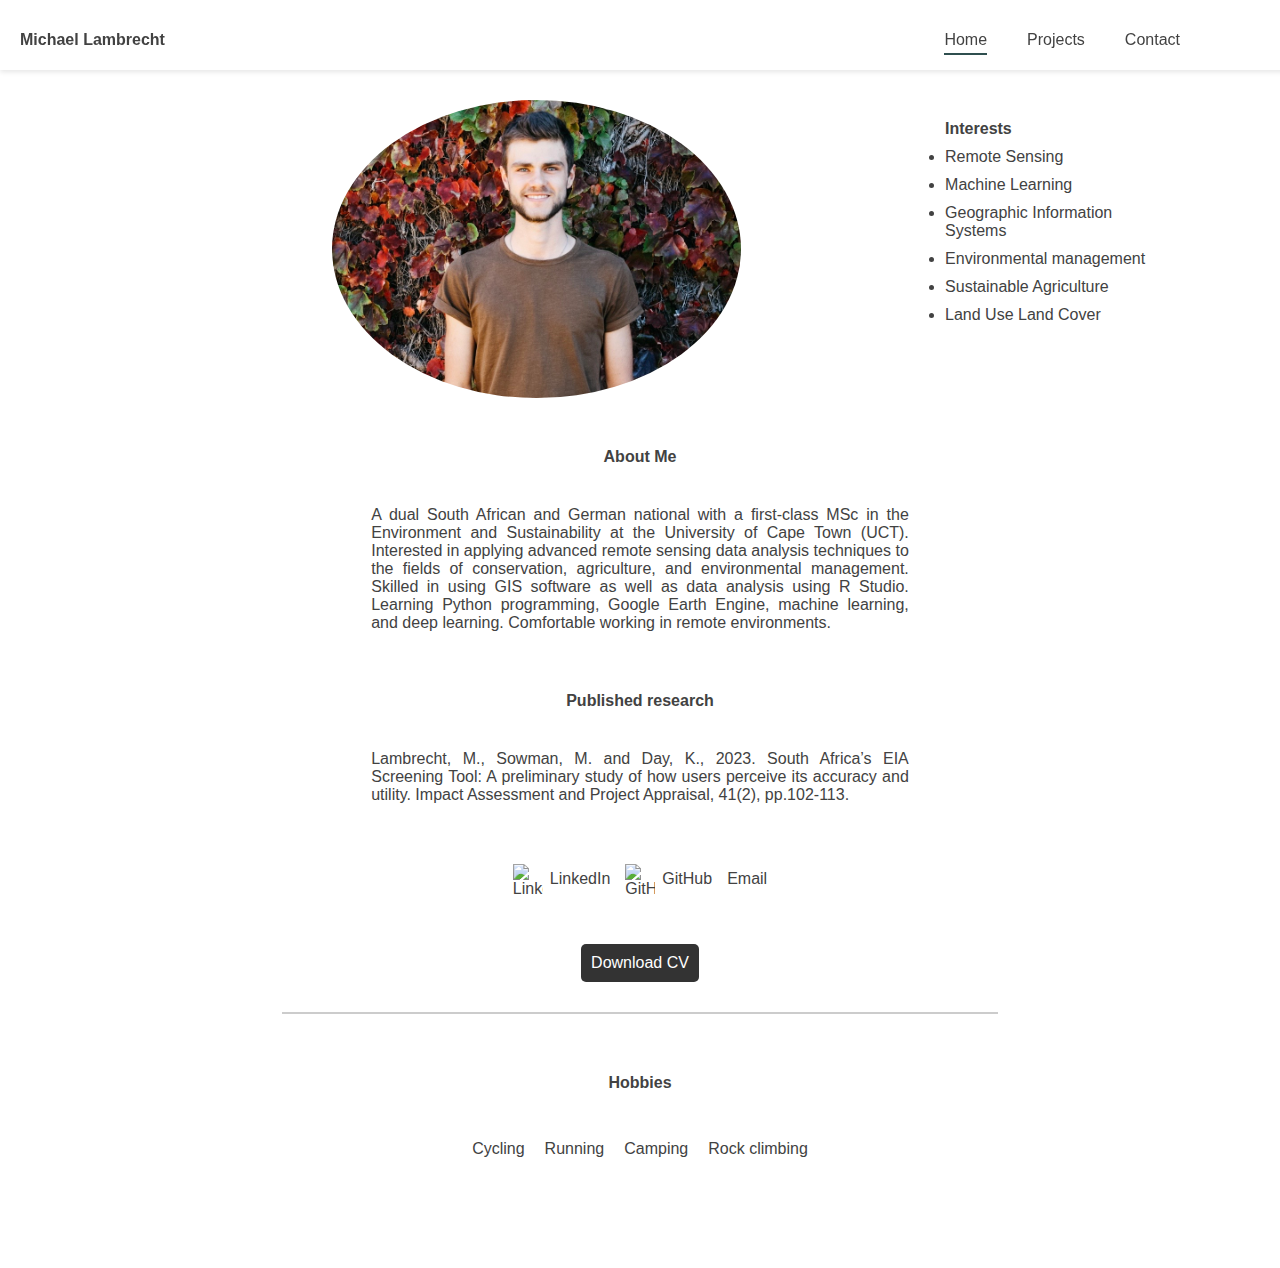
==== docs/index.html @ 73095f91 "Update index.html" ====
<!DOCTYPE html>
<html lang="en">

<head>
    <meta http-equiv="X-UA-Compatible" content="IE=edge">
    <meta name="viewport" content="width=device-width, initial-scale=1.0">
    <meta charset="utf-8">
    <title>Michael Lambrecht</title>
    <link rel="stylesheet" href="style.css">
    <link rel="stylesheet" href="https://cdnjs.cloudflare.com/ajax/libs/font-awesome/6.5.1/css/all.min.css" integrity="sha512-DTOQO9RWCH3ppGqcWaEA1BIZOC6xxalwEsw9c2QQeAIftl+Vegovlnee1c9QX4TctnWMn13TZye+giMm8e2LwA==" crossorigin="anonymous" referrerpolicy="no-referrer" />
    <link rel="icon" type="image/png" sizes="32x32" href="icons_32.png">

</head>

<body>

    <!-- Header -->
<header>
    <h1><a class="HTMLRef" href="index.html">Michael Lambrecht</a></h1>
    <ul class="nav-links">
        <li class="CurPage"><a class="HTMLRef" href="index.html">Home</a></li>
        <li class="OtherPage"><a class="HTMLRef" href="projects.html">Projects</a></li>
        <li class="OtherPage"><a class="HTMLRef" href="contact.html">Contact</a></li>
    </ul>
</header>



<!-- Profile Picture and Interests -->
<div style="margin-top: 100px; display: flex;" class="profile-container">
    <div>
        <!-- Profile Picture -->
        <img class="profile-pic" src="profile_picture.JPEG" alt="Your Profile Picture">
    </div>
    <div class="interests" style="">
        <!-- Interests Section -->
        <h2 style="margin-bottom: 10px; ">Interests</h2>
        <ul style="list-style-type: disc;">
            <li>Remote Sensing</li>
            <li>Machine Learning</li>
            <li>Geographic Information Systems</li>
            <li>Environmental management</li>
            <li>Sustainable Agriculture</li>
            <li>Land Use Land Cover</li>
        </ul>
    </div>
</div>


    <!-- Description of Myself -->
    <div class="about-me">
        <h2>About Me</h2>
        <p>
            A dual South African and German national with a first-class MSc in the Environment and Sustainability at the University of Cape Town (UCT). Interested in applying advanced remote sensing data analysis techniques to the fields of conservation, agriculture, and environmental management. Skilled in using GIS software as well as data analysis using R Studio. Learning Python programming, Google Earth Engine, machine learning, and deep learning. Comfortable working in remote environments.
        </p>


        <h2 style="margin-top: 60px;">Published research</h2>
        <p>Lambrecht, M., Sowman, M. and Day, K., 2023. South Africa’s EIA Screening Tool: A preliminary study of how users perceive its accuracy and utility. Impact Assessment and Project Appraisal, 41(2), pp.102-113.</p>

        <!-- Contact Details -->

            <div class="contact-details">
                <!-- LinkedIn -->
                <div class="contact-item">
                    <a href="https://www.linkedin.com/in/michaellambrecht2" target="_blank">
                        <img src="https://upload.wikimedia.org/wikipedia/commons/thumb/c/ca/LinkedIn_logo_initials.png/768px-LinkedIn_logo_initials.png" alt="LinkedIn Logo">
                    </a>LinkedIn
                </div>

                <!-- GitHub -->
                <div class="contact-item">
                    <a href="https://github.com/MikeyLamb" target="_blank">
                        <img src="https://github.githubassets.com/images/modules/logos_page/GitHub-Mark.png" alt="GitHub Logo">
                        
                    </a>GitHub
                </div>

                <!-- Email -->
                <div class="contact-item">
                    <a href="mailto:mslambrecht@gmail.com">
                        <i class="fa fa-envelope"></i>
                        Email
                    </a>
                </div>
            </div>
    <!-- CV Attachment -->
    <a id="cv-link" href="CV.pdf" style="margin-bottom: 10px; margin-top: 50px;" download>Download CV</a>
            <!-- Line -->
            
            <div class="line"></div>


<h2 style="margin-top: 60px; margin-bottom: 20px; text-align: center;">Hobbies</h2>
<div style="display: flex; flex-wrap: wrap; justify-content: center; max-width: 400px; margin: 0 auto;">
    <div style="margin: 10px; text-align: center;">
        <i class="fas fa-bicycle"></i><br>Cycling
    </div>
    <div style="margin: 10px; text-align: center;">
        <i class="fas fa-running"></i><br>Running
    </div>
    <div style="margin: 10px; text-align: center;">
        <i class="fas fa-campground"></i><br>Camping
    </div>
    <div style="margin: 10px; text-align: center;">
        <i class="fa-solid fa-mountain"></i><br>Rock climbing
    </div>
</div>






            </div>

    <!-- Line -->
    <div style="margin-bottom: 100px;"></div>

    

</body>

</html>
---- docs/style.css ----
* {
  margin: 0;
  padding: 0;
  font-family: "Gotham", Arial, sans-serif;
  color: #424242;
  font-size: 16px;
  letter-spacing: normal;
}


a:link    {text-decoration: none;}
a:visited {text-decoration: none;}
a:hover   {text-decoration: none;}
.nav-links li:hover  { text-decoration: none;border-bottom-style: solid ;
  border-color: darkslategray; border-bottom-width: 2px;}
a:active  {text-decoration: none;}



.nav-links {
    display: flex;
    list-style: none;
    margin: 0;
    padding: 100px;
}

.CurPage {
    font-size: 2rem;
    border-color: darkslategray;
    font-weight: 500;
    display: inline-block;
    position: relative;
    border-bottom-style: solid;
    border-bottom-width: 2px;
    margin-right:20px;
    margin-left: 20px;
}


.OtherPage {
    font-size: 2rem;
    font-weight: 500;
    display: inline-block;
    position: relative;
    margin-right:20px;
    margin-left: 20px;
}


body {
    font-family: Arial, sans-serif;
    text-align: center;
    box-sizing: border-box;
}

header {
    height: 70px;
    position: fixed;
    top: 0;
    left: 0;
    right: 0;
    display: flex;
    justify-content: space-between;
    align-items: center;
    width: 100%;
    background-color: white;
    color: #333;
    padding: 0 20px;
    box-shadow: 0 2px 5px rgba(0, 0, 0, 0.1);
    margin: 0;
    z-index: 1000;
}

header h1 {
    margin: 0;
    font-size:30px
}


p {
    width: 60%;
    text-align: justify;
    margin: 0 auto;
    margin-top: 40px;
}

img {
    max-width: 100%;
    height: auto;
    display: block;
    margin: 0 auto;
}

.profile-container {
    display: flex;
    justify-content: space-between;
    max-width: 80%;
    margin: 0 auto;
}

.profile-pic {
    max-width: 50%;
    height: auto;
    border-radius: 60%;
}

.euro-tour {
    max-width: 50%;
    height: auto;
}

.euro-tour-container {
   margin-bottom: 60px;
}

.interests {
    text-align: left;
    margin-top: 20px;
    max-width: 40%;
}

.interests ul {
    list-style-type: none;
    padding: 0;
}

.interests li {
    margin-bottom: 10px;
}

.about-me {
    text-align: center;
    max-width: 70%;
    margin: 0 auto;
    margin-top: 50px;
}

.line {
    width: 80%;
    margin: 20px auto;
    border-bottom: 2px solid #ccc;
}

#cv-link {
    display: inline-block;
    margin: 20px 0 40px;
    padding: 10px;
    background-color: #333;
    color: white;
    text-decoration: none;
    border-radius: 5px;
}


.contact-details {
        display: flex;
        gap: 15px; /* Adjust the gap to your preference */
        justify-content: center;
        margin-top: 60px;
    }

    .contact-item {
        display: flex;
        align-items: center;
    }

    .contact-item img {
        margin-right: 7px;
        width: 30px;
        height: 30px;
    }
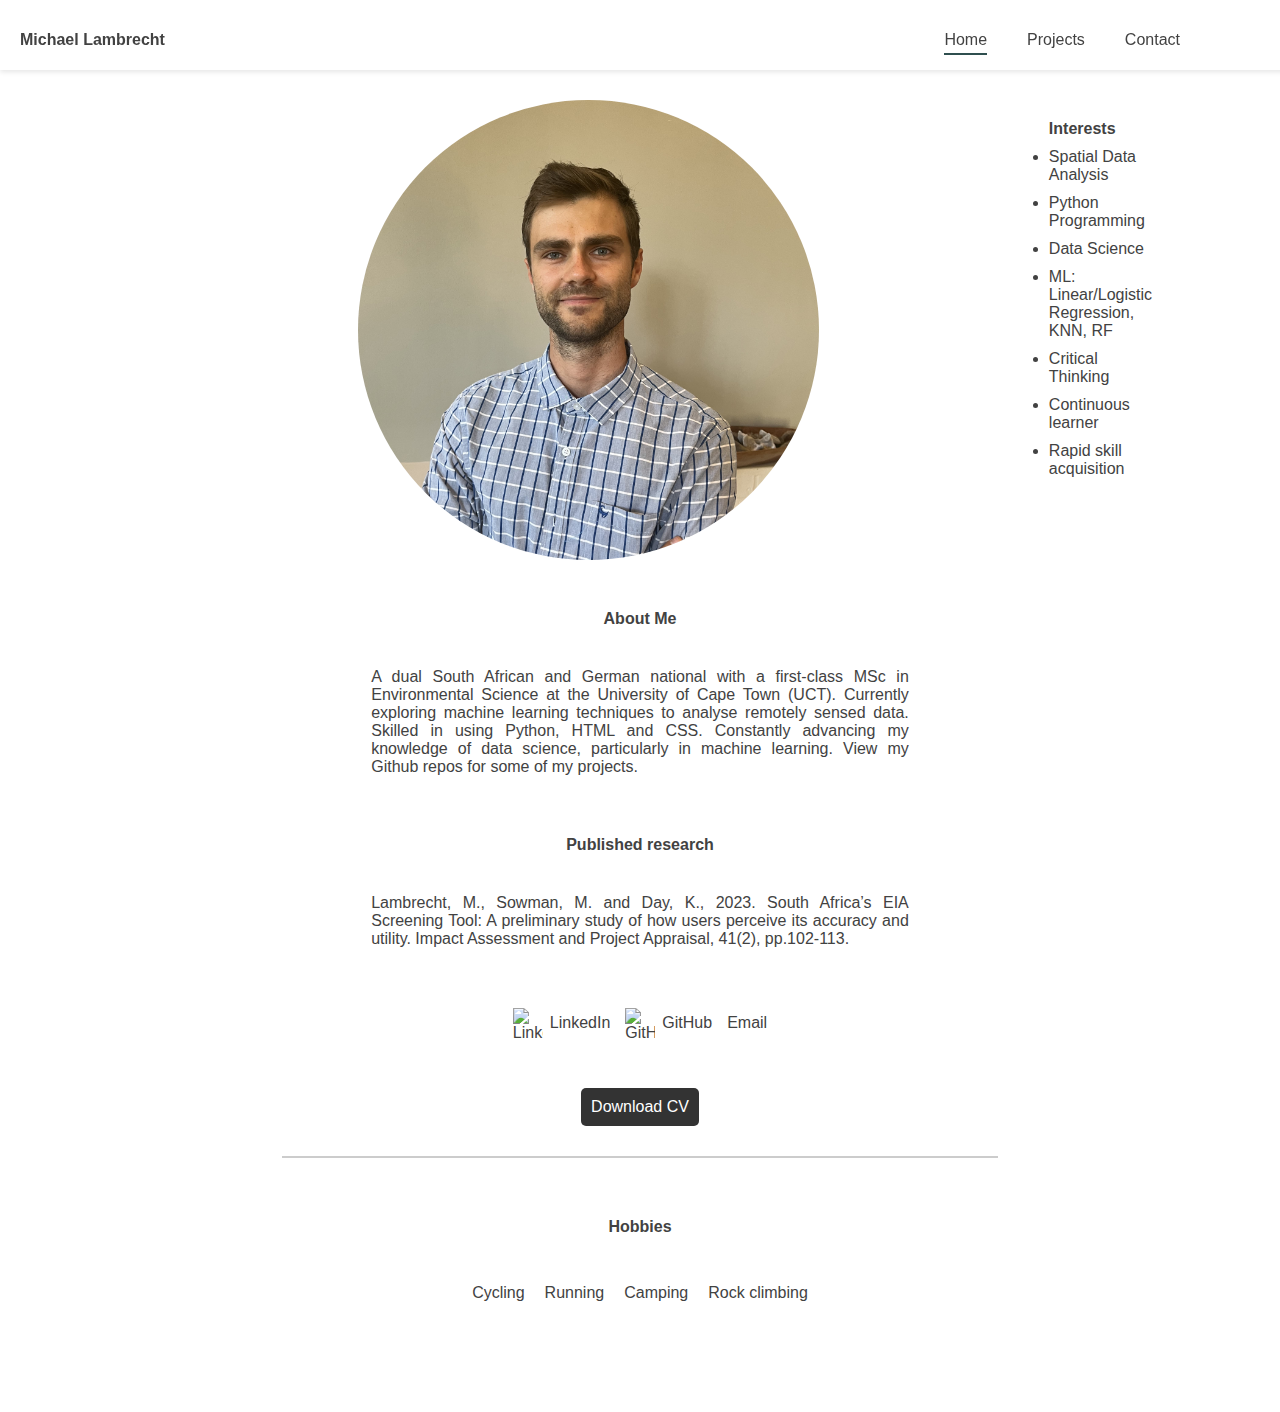
==== commit fc6287e6: "Update html files" ====
--- a/docs/index.html
+++ b/docs/index.html
@@ -30,18 +30,19 @@
 <div style="margin-top: 100px; display: flex;" class="profile-container">
     <div>
         <!-- Profile Picture -->
-        <img class="profile-pic" src="profile_picture.JPEG" alt="Your Profile Picture">
+        <img class="profile-pic" src="profile_pic.jpg" alt="My Profile Picture">
     </div>
     <div class="interests" style="">
         <!-- Interests Section -->
         <h2 style="margin-bottom: 10px; ">Interests</h2>
         <ul style="list-style-type: disc;">
-            <li>Remote Sensing</li>
-            <li>Machine Learning</li>
-            <li>Geographic Information Systems</li>
-            <li>Environmental management</li>
-            <li>Sustainable Agriculture</li>
-            <li>Land Use Land Cover</li>
+            <li>Spatial Data Analysis</li>
+            <li>Python Programming</li>
+            <li>Data Science</li>
+            <li>ML: Linear/Logistic Regression, KNN, RF</li>
+            <li>Critical Thinking</li>
+            <li>Continuous learner</li>
+            <li>Rapid skill acquisition</li>
         </ul>
     </div>
 </div>
@@ -51,7 +52,10 @@
     <div class="about-me">
         <h2>About Me</h2>
         <p>
-            A dual South African and German national with a first-class MSc in the Environment and Sustainability at the University of Cape Town (UCT). Interested in applying advanced remote sensing data analysis techniques to the fields of conservation, agriculture, and environmental management. Skilled in using GIS software as well as data analysis using R Studio. Learning Python programming, Google Earth Engine, machine learning, and deep learning. Comfortable working in remote environments.
+            A dual South African and German national with a first-class MSc in Environmental Science at the 
+            University of Cape Town (UCT). Currently exploring machine learning techniques to analyse remotely sensed data. 
+            Skilled in using Python, HTML and CSS. Constantly advancing my knowledge of data science, particularly in machine learning. 
+            View my Github repos for some of my projects.
         </p>
 
 
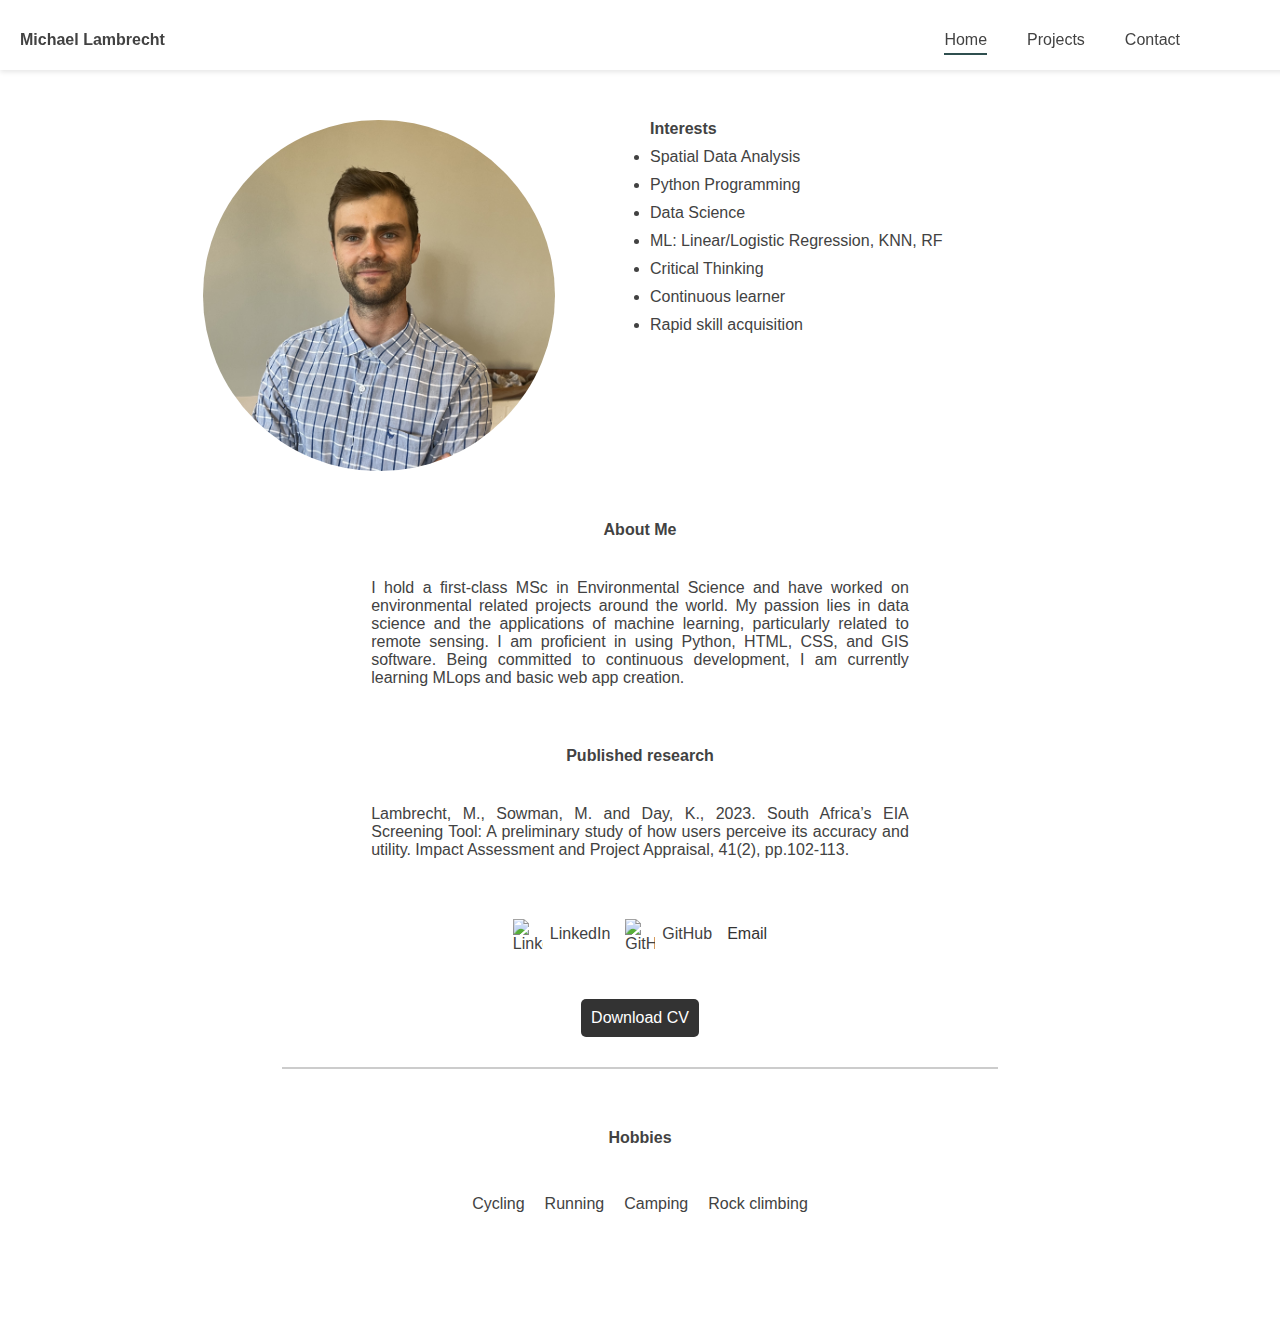
==== commit 61654c87: "Update styles" ====
--- a/docs/index.html
+++ b/docs/index.html
@@ -24,18 +24,18 @@
     </ul>
 </header>
 
-
+<div style="margin-bottom: 100px;"></div>
 
 <!-- Profile Picture and Interests -->
-<div style="margin-top: 100px; display: flex;" class="profile-container">
-    <div>
+<div class="profile-container">
+    <div class="profile-pic-container">
         <!-- Profile Picture -->
         <img class="profile-pic" src="profile_pic.jpg" alt="My Profile Picture">
     </div>
-    <div class="interests" style="">
+    <div class="text-container">
         <!-- Interests Section -->
-        <h2 style="margin-bottom: 10px; ">Interests</h2>
-        <ul style="list-style-type: disc;">
+        <h2 style="margin-bottom: 10px;">Interests</h2>
+        <ul style="list-style-type: disc; margin: 0; padding: 0;">
             <li>Spatial Data Analysis</li>
             <li>Python Programming</li>
             <li>Data Science</li>
@@ -48,15 +48,16 @@
 </div>
 
 
+
     <!-- Description of Myself -->
     <div class="about-me">
         <h2>About Me</h2>
         <p>
-            A dual South African and German national with a first-class MSc in Environmental Science at the 
-            University of Cape Town (UCT). Currently exploring machine learning techniques to analyse remotely sensed data. 
-            Skilled in using Python, HTML and CSS. Constantly advancing my knowledge of data science, particularly in machine learning. 
-            View my Github repos for some of my projects.
-        </p>
+            I hold a first-class MSc in Environmental Science and have worked on environmental related
+            projects around the world. My passion lies in data science and the applications of machine
+            learning, particularly related to remote sensing. I am proficient in using Python, HTML, CSS,
+            and GIS software. Being committed to continuous development, I am currently learning
+            MLops and basic web app creation.
 
 
         <h2 style="margin-top: 60px;">Published research</h2>
--- a/docs/style.css
+++ b/docs/style.css
@@ -91,18 +91,6 @@
     margin: 0 auto;
 }
 
-.profile-container {
-    display: flex;
-    justify-content: space-between;
-    max-width: 80%;
-    margin: 0 auto;
-}
-
-.profile-pic {
-    max-width: 50%;
-    height: auto;
-    border-radius: 60%;
-}
 
 .euro-tour {
     max-width: 50%;
@@ -113,20 +101,6 @@
    margin-bottom: 60px;
 }
 
-.interests {
-    text-align: left;
-    margin-top: 20px;
-    max-width: 40%;
-}
-
-.interests ul {
-    list-style-type: none;
-    padding: 0;
-}
-
-.interests li {
-    margin-bottom: 10px;
-}
 
 .about-me {
     text-align: center;
@@ -151,21 +125,72 @@
     border-radius: 5px;
 }
 
+.container-div{
+    padding: 20px; /* Add padding inside the box */
+    background-color: #ffffff; /* Background color of the box */
+    border-radius: 15px; /* Curved edges */
+    box-shadow: 0 4px 8px rgba(0, 0, 0, 0.1); /* Slight shadow */
+    display: flex;
+
+}
 
 .contact-details {
-        display: flex;
-        gap: 15px; /* Adjust the gap to your preference */
-        justify-content: center;
-        margin-top: 60px;
-    }
+    display: flex;
+    gap: 15px;
+    justify-content: center;
+    margin-top: 60px;
+}
 
-    .contact-item {
-        display: flex;
-        align-items: center;
-    }
+.contact-item {
+    display: flex;
+    align-items: center;
+}
 
-    .contact-item img {
-        margin-right: 7px;
-        width: 30px;
-        height: 30px;
-    }+.contact-item a {
+    text-decoration: none;
+    color: #333;
+}
+.contact-item img {
+    margin-right: 7px;
+    width: 30px;
+    height: 30px;
+}
+
+.profile-container {
+    display: flex;
+    max-width: 80%;
+    margin: 0 auto;
+}
+
+.profile-pic-container {
+    flex: 1; /* Take up 1 part of the available space */
+    text-align: center; /* Center the content horizontally */
+}
+
+.profile-pic {
+    max-width: 70%; /* Adjust as needed */
+    height: auto;
+    border-radius: 60%;
+    margin-top: 20px; /* Add margin for spacing */
+}
+
+.text-container {
+    flex: 1; /* Take up 1 part of the available space */
+    text-align: left;
+    margin-top: 20px; /* Add margin for spacing */
+    padding-left: 20px; /* Add padding for spacing between image and text */
+}
+
+.text-container h2 {
+    margin-bottom: 10px;
+}
+
+.text-container ul {
+    list-style-type: disc;
+    padding: 0;
+    margin: 0;
+}
+
+.text-container li {
+    margin-bottom: 10px;
+}
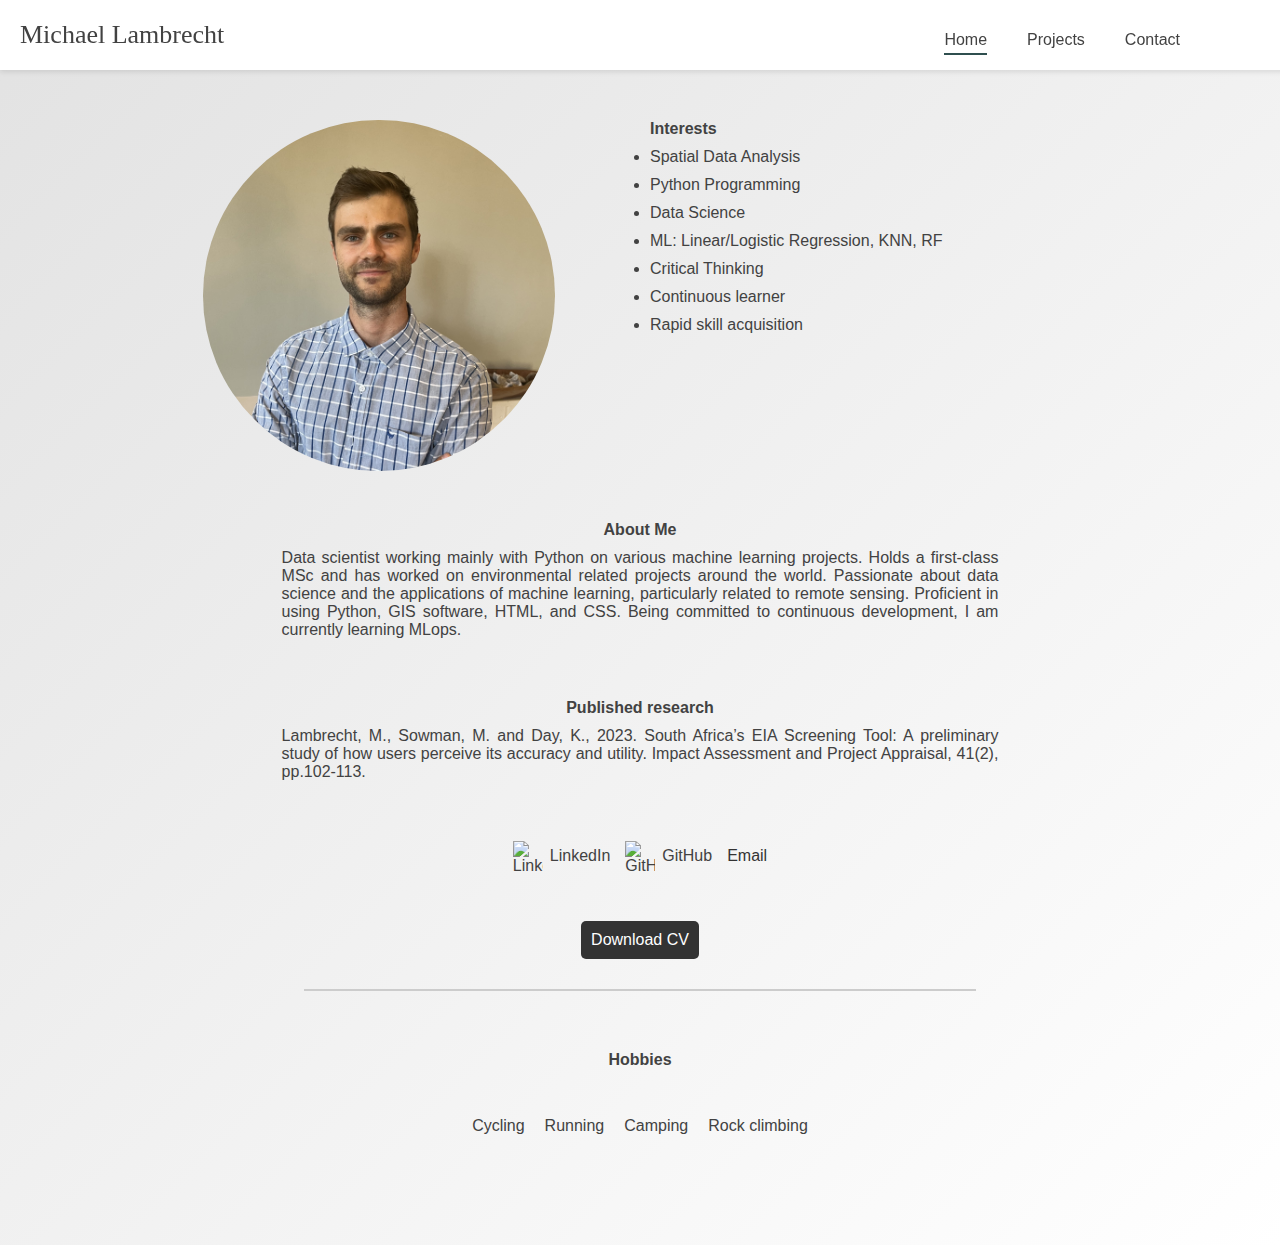
==== commit bc0d5b68: "Update personal website" ====
--- a/docs/index.html
+++ b/docs/index.html
@@ -8,29 +8,30 @@
     <title>Michael Lambrecht</title>
     <link rel="stylesheet" href="style.css">
     <link rel="stylesheet" href="https://cdnjs.cloudflare.com/ajax/libs/font-awesome/6.5.1/css/all.min.css" integrity="sha512-DTOQO9RWCH3ppGqcWaEA1BIZOC6xxalwEsw9c2QQeAIftl+Vegovlnee1c9QX4TctnWMn13TZye+giMm8e2LwA==" crossorigin="anonymous" referrerpolicy="no-referrer" />
-    <link rel="icon" type="image/png" sizes="32x32" href="icons_32.png">
+    <link rel="icon" type="image/png" sizes="32x32" href="images/icons_32.png">
 
 </head>
 
 <body>
 
     <!-- Header -->
-<header>
-    <h1><a class="HTMLRef" href="index.html">Michael Lambrecht</a></h1>
-    <ul class="nav-links">
-        <li class="CurPage"><a class="HTMLRef" href="index.html">Home</a></li>
+    <header>
+        <a style="font-size: 26px; font-family: cursive;" href="index.html">Michael Lambrecht</a>
+        <ul class="nav-links">
+        <li class="CurPage">  <a class="HTMLRef" href="index.html">Home</a></li>
         <li class="OtherPage"><a class="HTMLRef" href="projects.html">Projects</a></li>
         <li class="OtherPage"><a class="HTMLRef" href="contact.html">Contact</a></li>
-    </ul>
-</header>
+        </ul>
+    </header>
 
 <div style="margin-bottom: 100px;"></div>
+
 
 <!-- Profile Picture and Interests -->
 <div class="profile-container">
     <div class="profile-pic-container">
         <!-- Profile Picture -->
-        <img class="profile-pic" src="profile_pic.jpg" alt="My Profile Picture">
+        <img class="profile-pic" src="images/profile_pic.jpg" alt="My Profile Picture">
     </div>
     <div class="text-container">
         <!-- Interests Section -->
@@ -48,19 +49,18 @@
 </div>
 
 
-
     <!-- Description of Myself -->
-    <div class="about-me">
-        <h2>About Me</h2>
+    <div  class="about-me">
+        <h2 style="margin-bottom: 10px;">About Me</h2>
         <p>
-            I hold a first-class MSc in Environmental Science and have worked on environmental related
-            projects around the world. My passion lies in data science and the applications of machine
-            learning, particularly related to remote sensing. I am proficient in using Python, HTML, CSS,
-            and GIS software. Being committed to continuous development, I am currently learning
-            MLops and basic web app creation.
+            Data scientist working mainly with Python on various machine learning projects. 
+            Holds a first-class MSc and has worked on environmental related projects around the world. 
+            Passionate about data science and the applications of machine learning, particularly related 
+            to remote sensing. Proficient in using Python, GIS software, HTML, and CSS. Being committed 
+            to continuous development, I am currently learning MLops.
 
 
-        <h2 style="margin-top: 60px;">Published research</h2>
+        <h2 style="margin-top: 60px; margin-bottom: 10px;">Published research</h2>
         <p>Lambrecht, M., Sowman, M. and Day, K., 2023. South Africa’s EIA Screening Tool: A preliminary study of how users perceive its accuracy and utility. Impact Assessment and Project Appraisal, 41(2), pp.102-113.</p>
 
         <!-- Contact Details -->
@@ -90,7 +90,7 @@
                 </div>
             </div>
     <!-- CV Attachment -->
-    <a id="cv-link" href="CV.pdf" style="margin-bottom: 10px; margin-top: 50px;" download>Download CV</a>
+    <a id="cv-link" href="Michael's CV.pdf" style="margin-bottom: 10px; margin-top: 50px;" download>Download CV</a>
             <!-- Line -->
             
             <div class="line"></div>
--- a/docs/style.css
+++ b/docs/style.css
@@ -71,17 +71,30 @@
     z-index: 1000;
 }
 
-header h1 {
-    margin: 0;
-    font-size:30px
-}
-
+h1 {
+    margin: 0;
+    font-size:25px;
+    margin-bottom: 30px;
+}
+
+
+.project-block {
+    display: inline-block;
+    border: 2px solid #646262;
+    width: 75%;
+    margin: 10x auto 0;
+    border-radius: 10px;
+    box-shadow: 0 0 10px rgba(0, 0, 0, 1);
+    padding: 20px;
+    text-align: center;
+    background: #ffffff;
+}
 
 p {
-    width: 60%;
+    width: 80%;
     text-align: justify;
     margin: 0 auto;
-    margin-top: 40px;
+    margin-top: 0px;
 }
 
 img {
@@ -109,8 +122,13 @@
     margin-top: 50px;
 }
 
+body {
+    background: linear-gradient(to left top, #ffffff, rgb(226, 226, 226)); 
+    background-color: #ffffff;
+}
+
 .line {
-    width: 80%;
+    width: 75%;
     margin: 20px auto;
     border-bottom: 2px solid #ccc;
 }
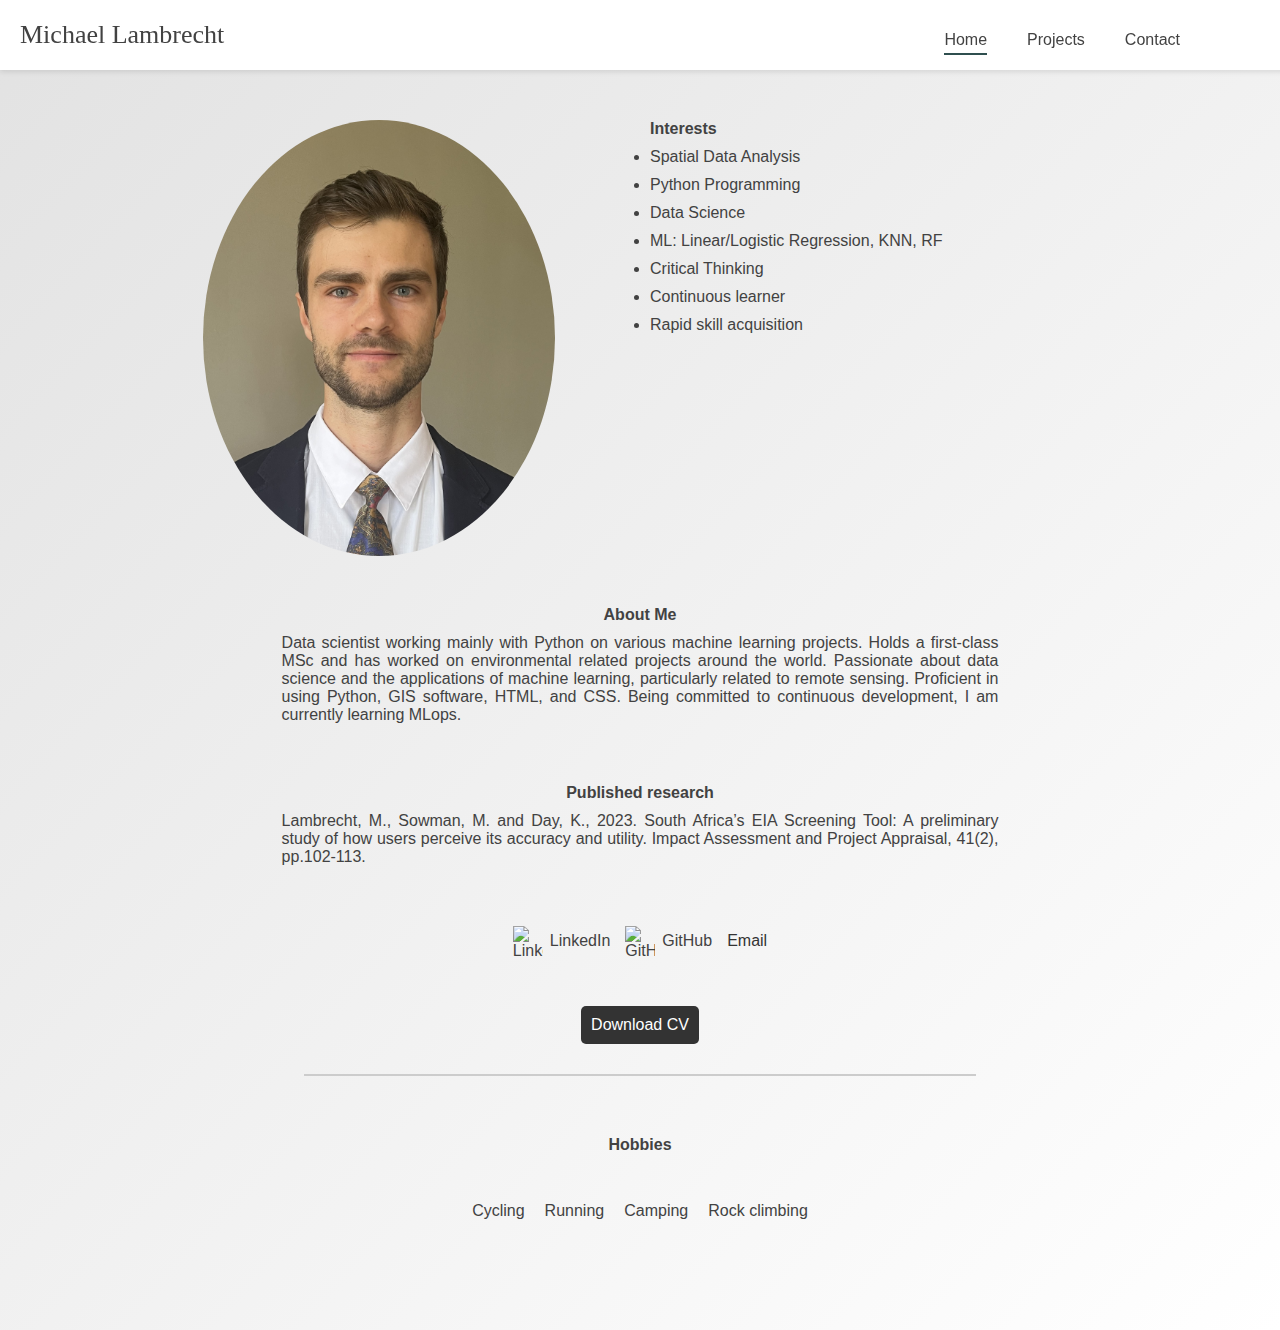
==== commit 40150e2d: "Update index.html" ====
--- a/docs/index.html
+++ b/docs/index.html
@@ -31,7 +31,7 @@
 <div class="profile-container">
     <div class="profile-pic-container">
         <!-- Profile Picture -->
-        <img class="profile-pic" src="images/profile_pic.jpg" alt="My Profile Picture">
+        <img class="profile-pic" src="images/profile_pic.jpeg" alt="My Profile Picture">
     </div>
     <div class="text-container">
         <!-- Interests Section -->
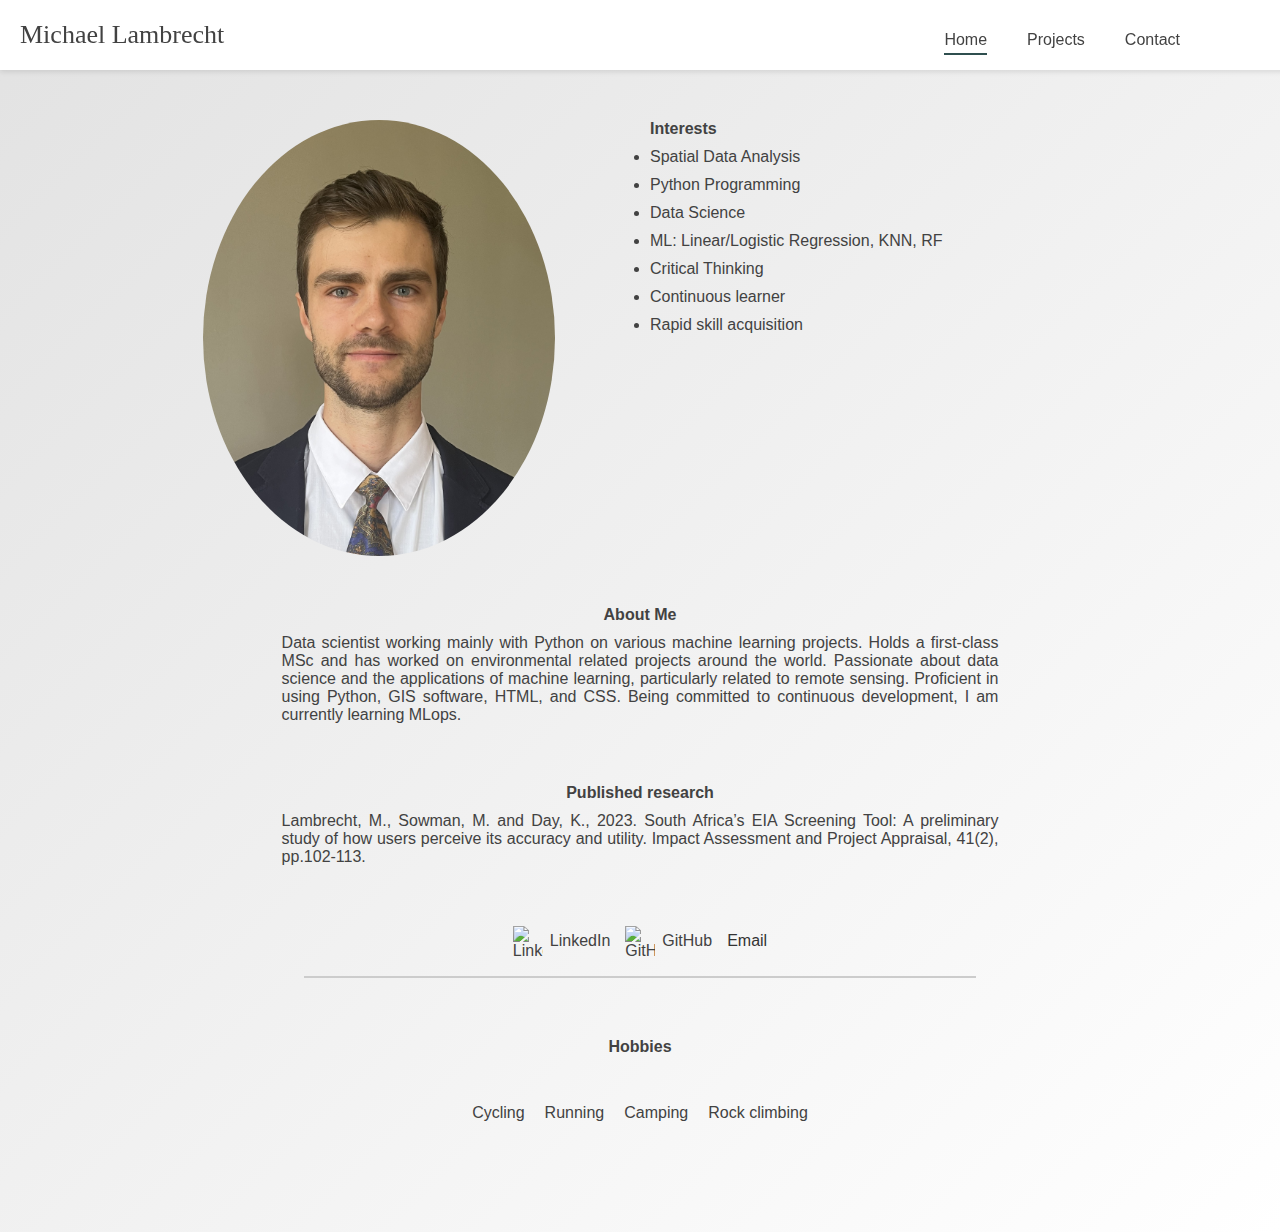
==== commit c3ac629c: "Update Index" ====
--- a/docs/index.html
+++ b/docs/index.html
@@ -90,9 +90,6 @@
                 </div>
             </div>
     <!-- CV Attachment -->
-    <a id="cv-link" href="Michael's CV.pdf" style="margin-bottom: 10px; margin-top: 50px;" download>Download CV</a>
-            <!-- Line -->
-            
             <div class="line"></div>
 
 
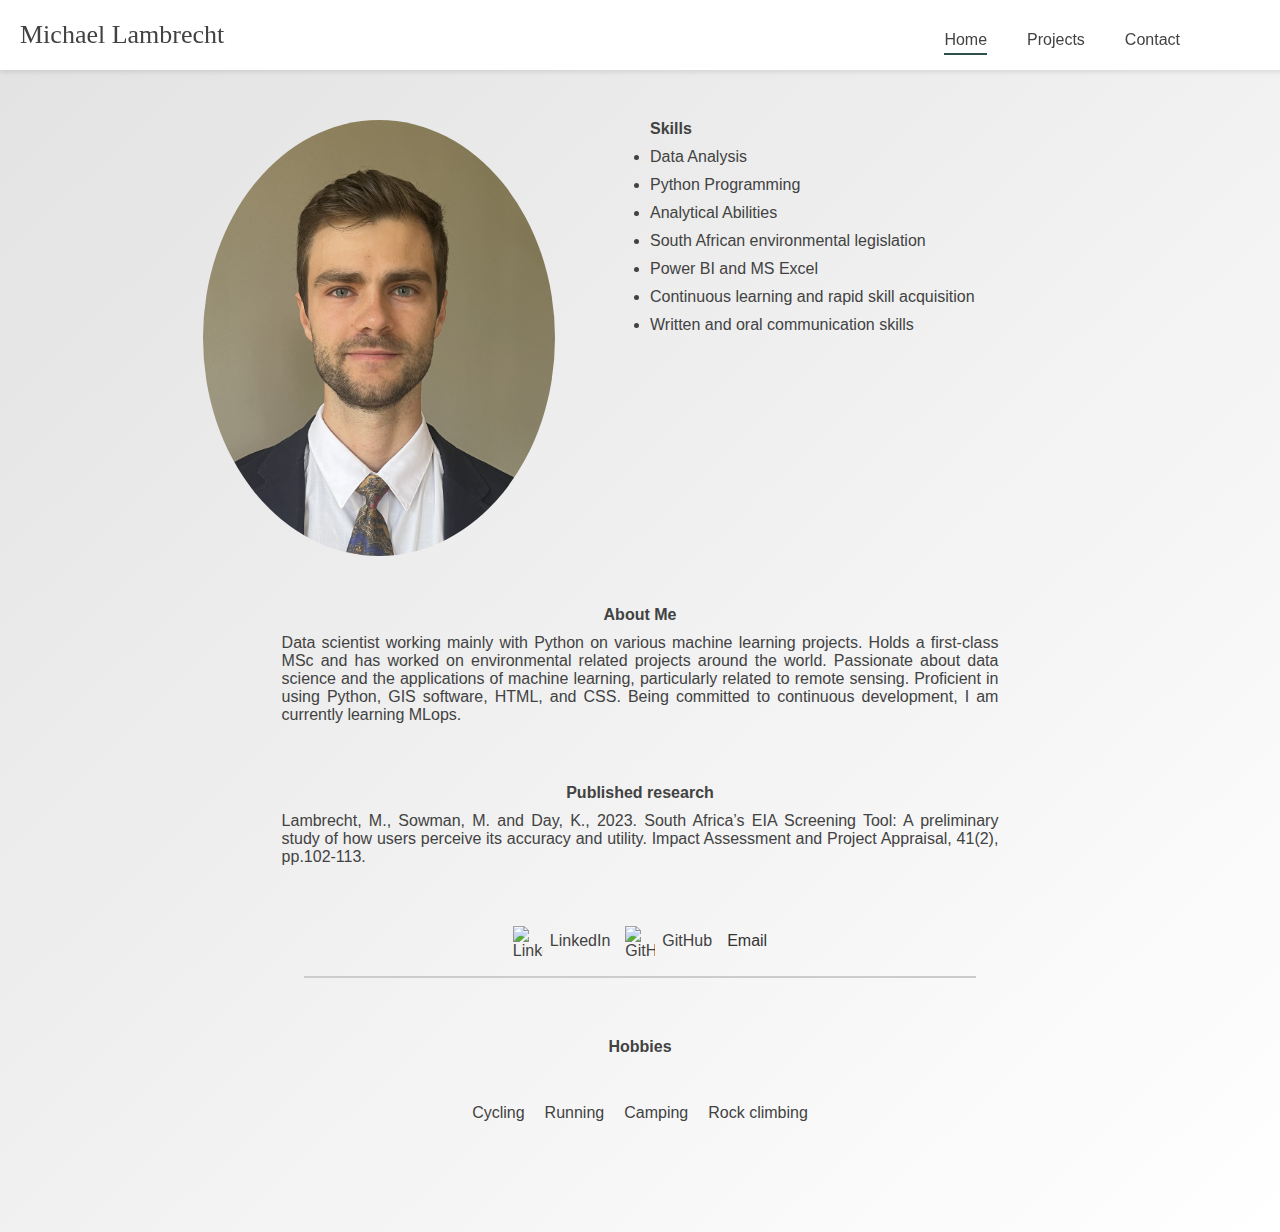
==== commit be42a0f2: "Update index skills" ====
--- a/docs/index.html
+++ b/docs/index.html
@@ -35,15 +35,15 @@
     </div>
     <div class="text-container">
         <!-- Interests Section -->
-        <h2 style="margin-bottom: 10px;">Interests</h2>
+        <h2 style="margin-bottom: 10px;">Skills</h2>
         <ul style="list-style-type: disc; margin: 0; padding: 0;">
-            <li>Spatial Data Analysis</li>
+            <li>Data Analysis</li>
             <li>Python Programming</li>
-            <li>Data Science</li>
-            <li>ML: Linear/Logistic Regression, KNN, RF</li>
-            <li>Critical Thinking</li>
-            <li>Continuous learner</li>
-            <li>Rapid skill acquisition</li>
+            <li>Analytical Abilities</li>
+            <li>South African environmental legislation</li>
+            <li>Power BI and MS Excel</li>
+            <li>Continuous learning and rapid skill acquisition</li>
+            <li>Written and oral communication skills</li>
         </ul>
     </div>
 </div>
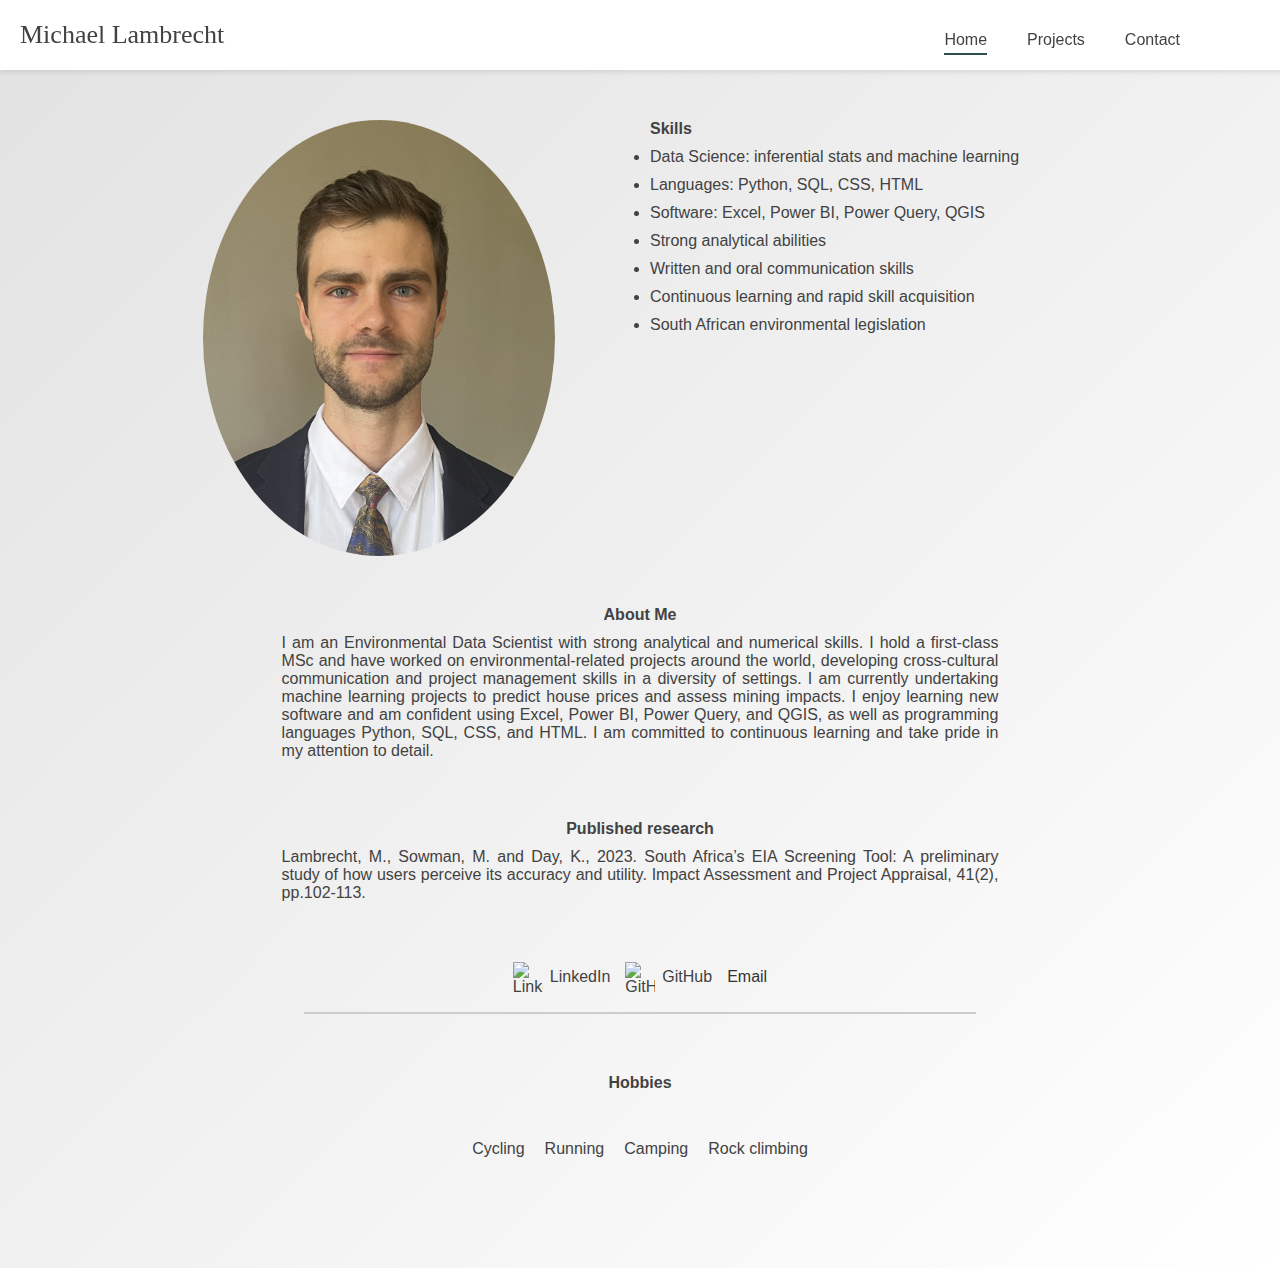
==== commit 96073582: "Update index.html" ====
--- a/docs/index.html
+++ b/docs/index.html
@@ -37,13 +37,13 @@
         <!-- Interests Section -->
         <h2 style="margin-bottom: 10px;">Skills</h2>
         <ul style="list-style-type: disc; margin: 0; padding: 0;">
-            <li>Data Analysis</li>
-            <li>Python Programming</li>
-            <li>Analytical Abilities</li>
+            <li>Data Science: inferential stats and machine learning</li>
+            <li>Languages: Python, SQL, CSS, HTML</li>
+            <li>Software: Excel, Power BI, Power Query, QGIS</li>
+            <li>Strong analytical abilities</li>
+            <li>Written and oral communication skills</li>
+            <li>Continuous learning and rapid skill acquisition</li>
             <li>South African environmental legislation</li>
-            <li>Power BI and MS Excel</li>
-            <li>Continuous learning and rapid skill acquisition</li>
-            <li>Written and oral communication skills</li>
         </ul>
     </div>
 </div>
@@ -53,12 +53,13 @@
     <div  class="about-me">
         <h2 style="margin-bottom: 10px;">About Me</h2>
         <p>
-            Data scientist working mainly with Python on various machine learning projects. 
-            Holds a first-class MSc and has worked on environmental related projects around the world. 
-            Passionate about data science and the applications of machine learning, particularly related 
-            to remote sensing. Proficient in using Python, GIS software, HTML, and CSS. Being committed 
-            to continuous development, I am currently learning MLops.
-
+            I am an Environmental Data Scientist with strong analytical and numerical skills. I hold a 
+            first-class MSc and have worked on environmental-related projects around the
+            world, developing cross-cultural communication and project management skills in a diversity
+            of settings. I am currently undertaking machine learning projects to predict house prices 
+            and assess mining impacts. I enjoy learning new software and am confident using Excel, 
+            Power BI, Power Query, and QGIS, as well as programming languages Python, SQL, CSS, and 
+            HTML. I am committed to continuous learning and take pride in my attention to detail. 
 
         <h2 style="margin-top: 60px; margin-bottom: 10px;">Published research</h2>
         <p>Lambrecht, M., Sowman, M. and Day, K., 2023. South Africa’s EIA Screening Tool: A preliminary study of how users perceive its accuracy and utility. Impact Assessment and Project Appraisal, 41(2), pp.102-113.</p>
